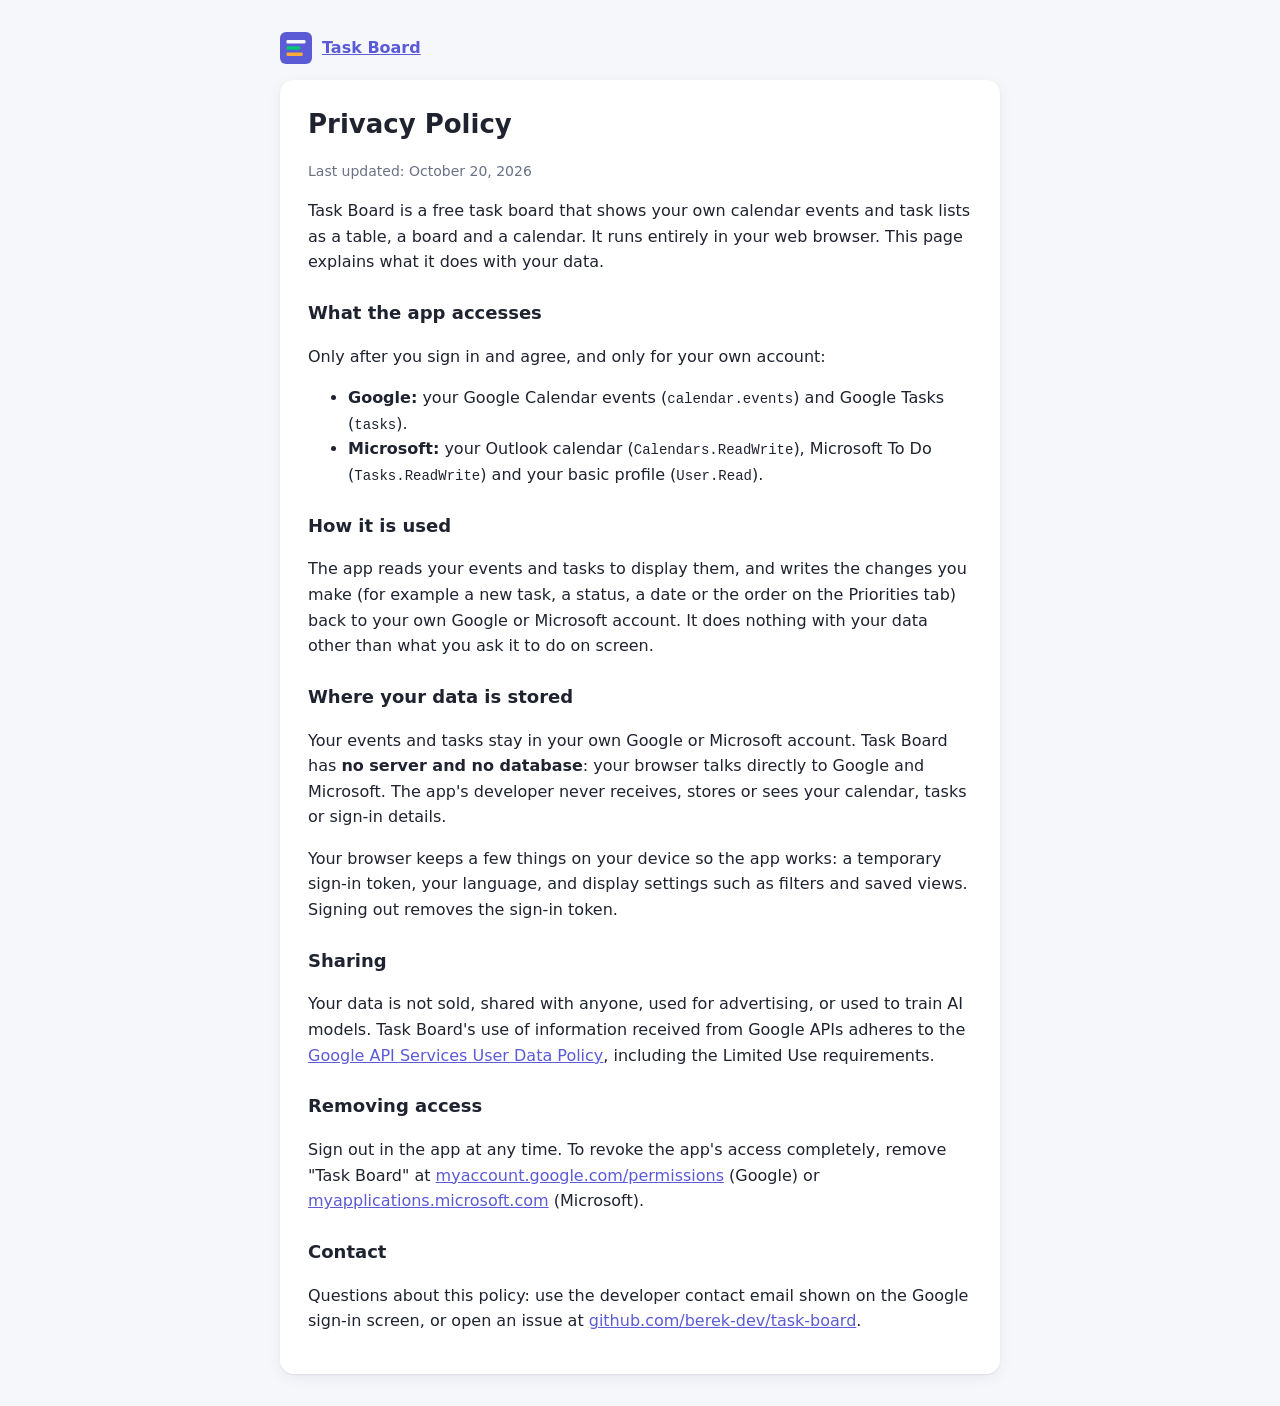
==== privacy.html @ bbba9a5d "Add privacy policy page (needed to publish the Google sign-in) Co-Authored-By: Claude Opus 5.5 (1M c" ====
<!doctype html>
<html lang="en">
<head>
  <meta charset="utf-8">
  <meta name="viewport" content="width=device-width, initial-scale=1">
  <meta http-equiv="Content-Security-Policy" content="default-src 'self'; style-src 'self' 'unsafe-inline'">
  <title>Task Board – Privacy Policy</title>
  <link rel="icon" href="icons/icon.svg" type="image/svg+xml">
  <style>
    :root { --bg: #f6f7fb; --surface: #fff; --text: #1f2330; --muted: #6b7185; --accent: #5b5bd6; color-scheme: light; }
    @media (prefers-color-scheme: dark) { :root { --bg: #15161c; --surface: #1e2029; --text: #e8e9ef; --muted: #9aa0b4; --accent: #7c7cf0; color-scheme: dark; } }
    body { margin: 0; background: var(--bg); color: var(--text); font: 16px/1.6 system-ui, -apple-system, "Segoe UI", Roboto, sans-serif; }
    main { max-width: 720px; margin: 0 auto; padding: 32px max(16px, env(safe-area-inset-left)); }
    .card { background: var(--surface); border-radius: 14px; padding: 24px 28px; box-shadow: 0 1px 2px rgba(20,20,40,.06), 0 4px 16px rgba(20,20,40,.06); }
    h1 { font-size: 26px; margin: 0 0 4px; } h2 { font-size: 18px; margin: 24px 0 6px; }
    .muted { color: var(--muted); font-size: 14px; } a { color: var(--accent); }
    header { display: flex; align-items: center; gap: 10px; margin-bottom: 16px; font-weight: 600; }
    code { font-size: 14px; }
  </style>
</head>
<body>
<main>
  <header><img src="icons/icon.svg" alt="" width="32" height="32"> <a href="./">Task Board</a></header>
  <div class="card">
    <h1>Privacy Policy</h1>
    <p class="muted">Last updated: October 20, 2026</p>

    <p>Task Board is a free task board that shows your own calendar events and task lists as a table, a board
    and a calendar. It runs entirely in your web browser. This page explains what it does with your data.</p>

    <h2>What the app accesses</h2>
    <p>Only after you sign in and agree, and only for your own account:</p>
    <ul>
      <li><strong>Google:</strong> your Google Calendar events (<code>calendar.events</code>) and Google Tasks (<code>tasks</code>).</li>
      <li><strong>Microsoft:</strong> your Outlook calendar (<code>Calendars.ReadWrite</code>), Microsoft To Do (<code>Tasks.ReadWrite</code>) and your basic profile (<code>User.Read</code>).</li>
    </ul>

    <h2>How it is used</h2>
    <p>The app reads your events and tasks to display them, and writes the changes you make (for example a new
    task, a status, a date or the order on the Priorities tab) back to your own Google or Microsoft account.
    It does nothing with your data other than what you ask it to do on screen.</p>

    <h2>Where your data is stored</h2>
    <p>Your events and tasks stay in your own Google or Microsoft account. Task Board has <strong>no server and no
    database</strong>: your browser talks directly to Google and Microsoft. The app's developer never receives,
    stores or sees your calendar, tasks or sign-in details.</p>
    <p>Your browser keeps a few things on your device so the app works: a temporary sign-in token, your language,
    and display settings such as filters and saved views. Signing out removes the sign-in token.</p>

    <h2>Sharing</h2>
    <p>Your data is not sold, shared with anyone, used for advertising, or used to train AI models.
    Task Board's use of information received from Google APIs adheres to the
    <a href="https://developers.google.com/terms/api-services-user-data-policy" target="_blank" rel="noopener">Google API Services User Data Policy</a>,
    including the Limited Use requirements.</p>

    <h2>Removing access</h2>
    <p>Sign out in the app at any time. To revoke the app's access completely, remove "Task Board" at
    <a href="https://myaccount.google.com/permissions" target="_blank" rel="noopener">myaccount.google.com/permissions</a> (Google) or
    <a href="https://myapplications.microsoft.com" target="_blank" rel="noopener">myapplications.microsoft.com</a> (Microsoft).</p>

    <h2>Contact</h2>
    <p>Questions about this policy: use the developer contact email shown on the Google sign-in screen, or open an
    issue at <a href="https://github.com/berek-dev/task-board/issues" target="_blank" rel="noopener">github.com/berek-dev/task-board</a>.</p>
  </div>
</main>
</body>
</html>
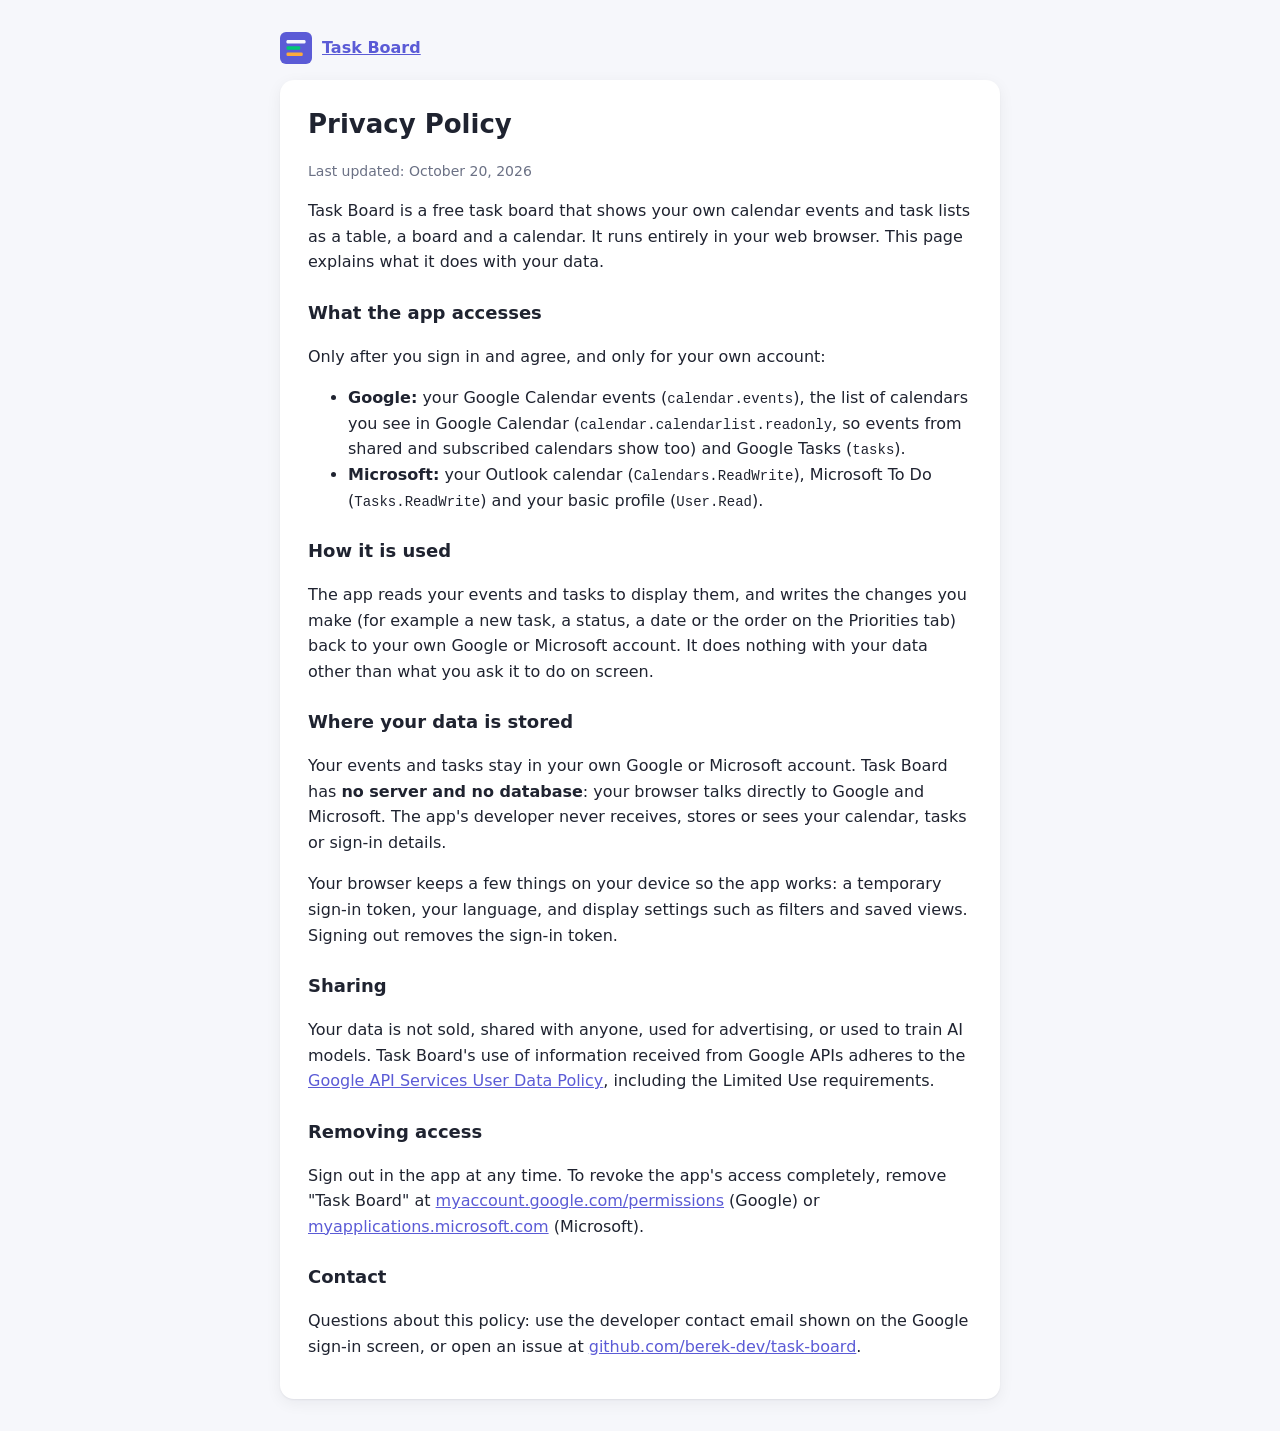
==== commit dca46ff0: "Show events from all Google calendars, including shared and subscribed ones Reads every calendar tic" ====
--- a/privacy.html
+++ b/privacy.html
@@ -31,7 +31,7 @@
     <h2>What the app accesses</h2>
     <p>Only after you sign in and agree, and only for your own account:</p>
     <ul>
-      <li><strong>Google:</strong> your Google Calendar events (<code>calendar.events</code>) and Google Tasks (<code>tasks</code>).</li>
+      <li><strong>Google:</strong> your Google Calendar events (<code>calendar.events</code>), the list of calendars you see in Google Calendar (<code>calendar.calendarlist.readonly</code>, so events from shared and subscribed calendars show too) and Google Tasks (<code>tasks</code>).</li>
       <li><strong>Microsoft:</strong> your Outlook calendar (<code>Calendars.ReadWrite</code>), Microsoft To Do (<code>Tasks.ReadWrite</code>) and your basic profile (<code>User.Read</code>).</li>
     </ul>
 
